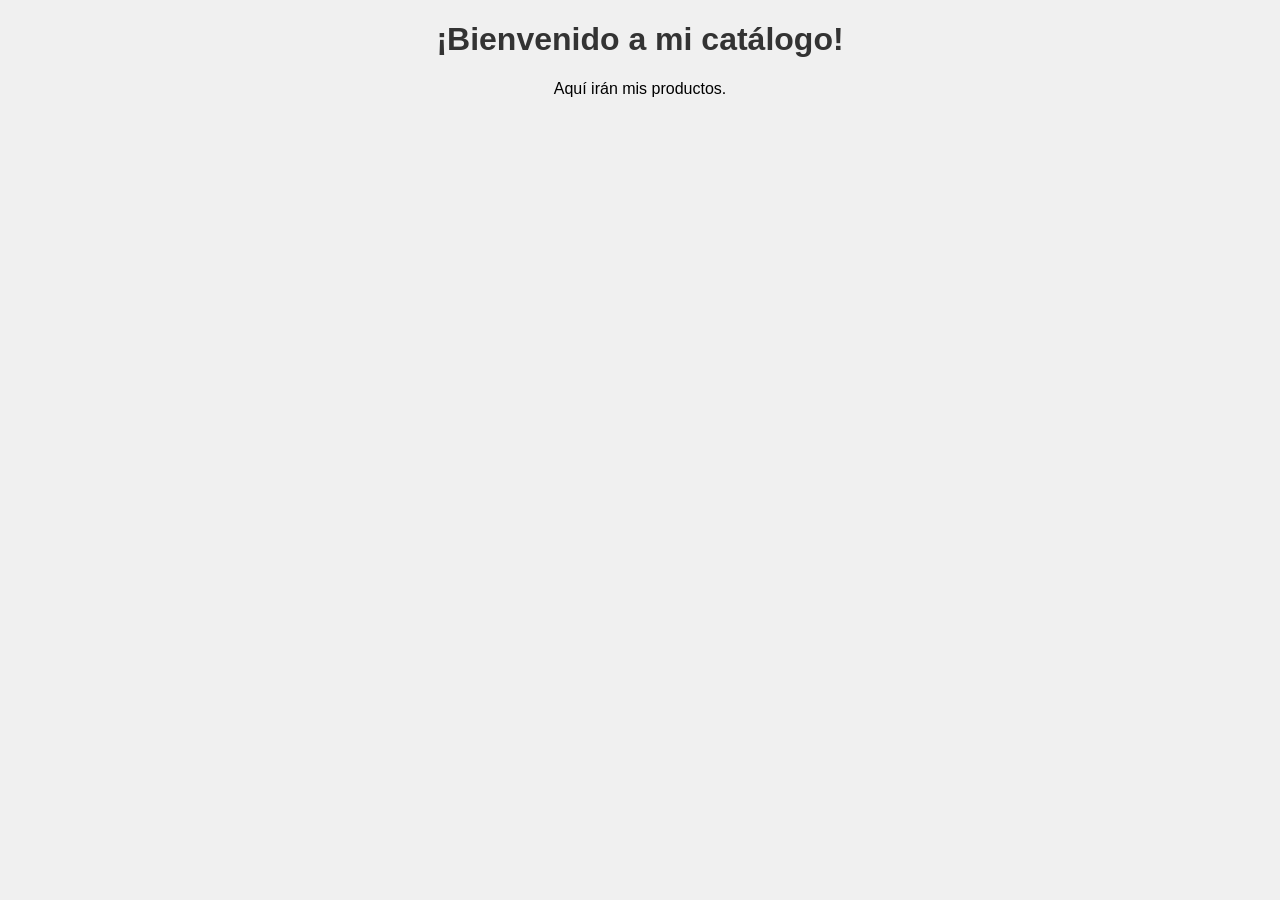
==== index.html @ 16e18116 "Primer commit: estructura inicial del proyecto" ====
<!DOCTYPE html>
<html lang="es">
<head>
    <meta charset="UTF-8">
    <title>Mi Catálogo</title>
    <link rel="stylesheet" href="style.css">
</head>
<body>
    <h1>¡Bienvenido a mi catálogo!</h1>
    <p>Aquí irán mis productos.</p>
</body>
</html>
---- style.css ----
body {
    font-family: Arial, sans-serif;
    text-align: center;
    background-color: #f0f0f0;
}
h1 {
    color: #333;
}
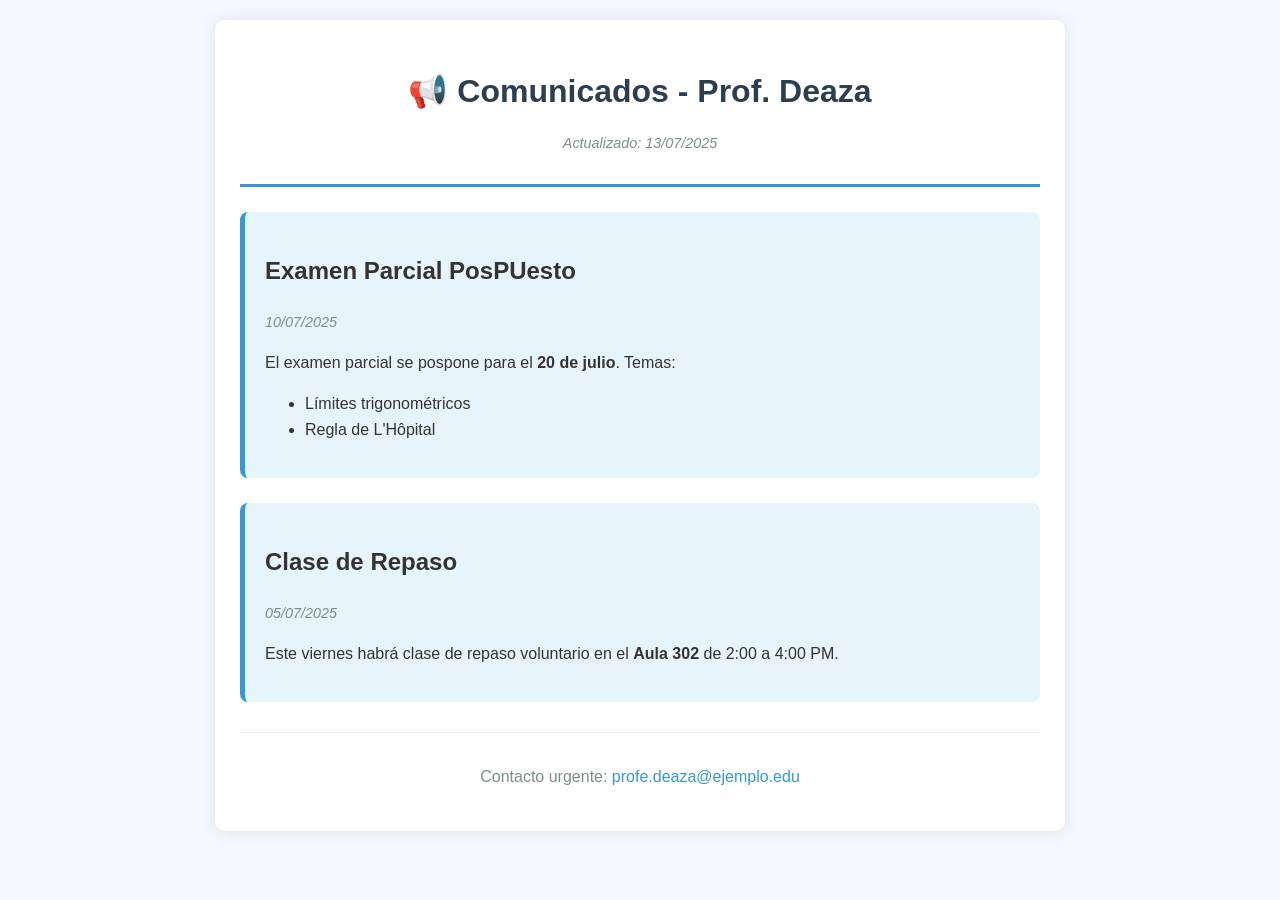
==== commit 14f4d860: "Actualización: nuevo diseño y comunicados" ====
--- a/index.html
+++ b/index.html
@@ -2,11 +2,39 @@
 <html lang="es">
 <head>
     <meta charset="UTF-8">
-    <title>Mi Catálogo</title>
+    <title>Comunicados - Cálculo Diferencial</title>
     <link rel="stylesheet" href="style.css">
 </head>
 <body>
-    <h1>¡Bienvenido a mi catálogo!</h1>
-    <p>Aquí irán mis productos.</p>
+    <div class="container">
+        <header>
+            <h1>📢 Comunicados - Prof. Deaza</h1>
+            <p class="fecha">Actualizado: 13/07/2025</p>
+        </header>
+
+        <main>
+            <!-- COMUNICADO 1 -->
+            <article class="comunicado">
+                <h2>Examen Parcial PosPUesto</h2>
+                <p class="fecha-comunicado">10/07/2025</p>
+                <p>El examen parcial se pospone para el <strong>20 de julio</strong>. Temas:</p>
+                <ul>
+                    <li>Límites trigonométricos</li>
+                    <li>Regla de L'Hôpital</li>
+                </ul>
+            </article>
+
+            <!-- COMUNICADO 2 -->
+            <article class="comunicado">
+                <h2>Clase de Repaso</h2>
+                <p class="fecha-comunicado">05/07/2025</p>
+                <p>Este viernes habrá clase de repaso voluntario en el <strong>Aula 302</strong> de 2:00 a 4:00 PM.</p>
+            </article>
+        </main>
+
+        <footer>
+            <p>Contacto urgente: <a href="mailto:profe.deaza@ejemplo.edu">profe.deaza@ejemplo.edu</a></p>
+        </footer>
+    </div>
 </body>
 </html>
--- a/style.css
+++ b/style.css
@@ -1,8 +1,66 @@
+/* Estilos generales */
 body {
-    font-family: Arial, sans-serif;
+    font-family: 'Arial', sans-serif;
+    line-height: 1.6;
+    margin: 0;
+    padding: 20px;
+    background-color: #f5f9ff; /* Fondo azul claro */
+    color: #333;
+}
+
+.container {
+    max-width: 800px;
+    margin: 0 auto;
+    background: white;
+    padding: 25px;
+    border-radius: 10px;
+    box-shadow: 0 0 15px rgba(0, 0, 0, 0.1);
+}
+
+/* Encabezado */
+header {
     text-align: center;
-    background-color: #f0f0f0;
+    border-bottom: 3px solid #3498db; /* Azul brillante */
+    margin-bottom: 25px;
+    padding-bottom: 15px;
 }
+
 h1 {
-    color: #333;
+    color: #2c3e50; /* Azul oscuro */
+    margin-bottom: 5px;
+}
+
+/* Comunicados */
+.comunicado {
+    background: #e8f4fc;
+    padding: 20px;
+    margin-bottom: 25px;
+    border-left: 5px solid #3498db; /* Borde izquierdo azul */
+    border-radius: 8px;
+    transition: transform 0.3s ease; /* Efecto hover */
+}
+
+.comunicado:hover {
+    transform: translateY(-3px);
+    box-shadow: 0 5px 15px rgba(0, 0, 0, 0.1);
+}
+
+.fecha, .fecha-comunicado {
+    color: #7f8c8d; /* Gris */
+    font-size: 0.9em;
+    font-style: italic;
+}
+
+/* Pie de página */
+footer {
+    text-align: center;
+    margin-top: 30px;
+    padding-top: 15px;
+    border-top: 1px solid #ecf0f1;
+    color: #7f8c8d;
+}
+
+footer a {
+    color: #3498db;
+    text-decoration: none;
 }
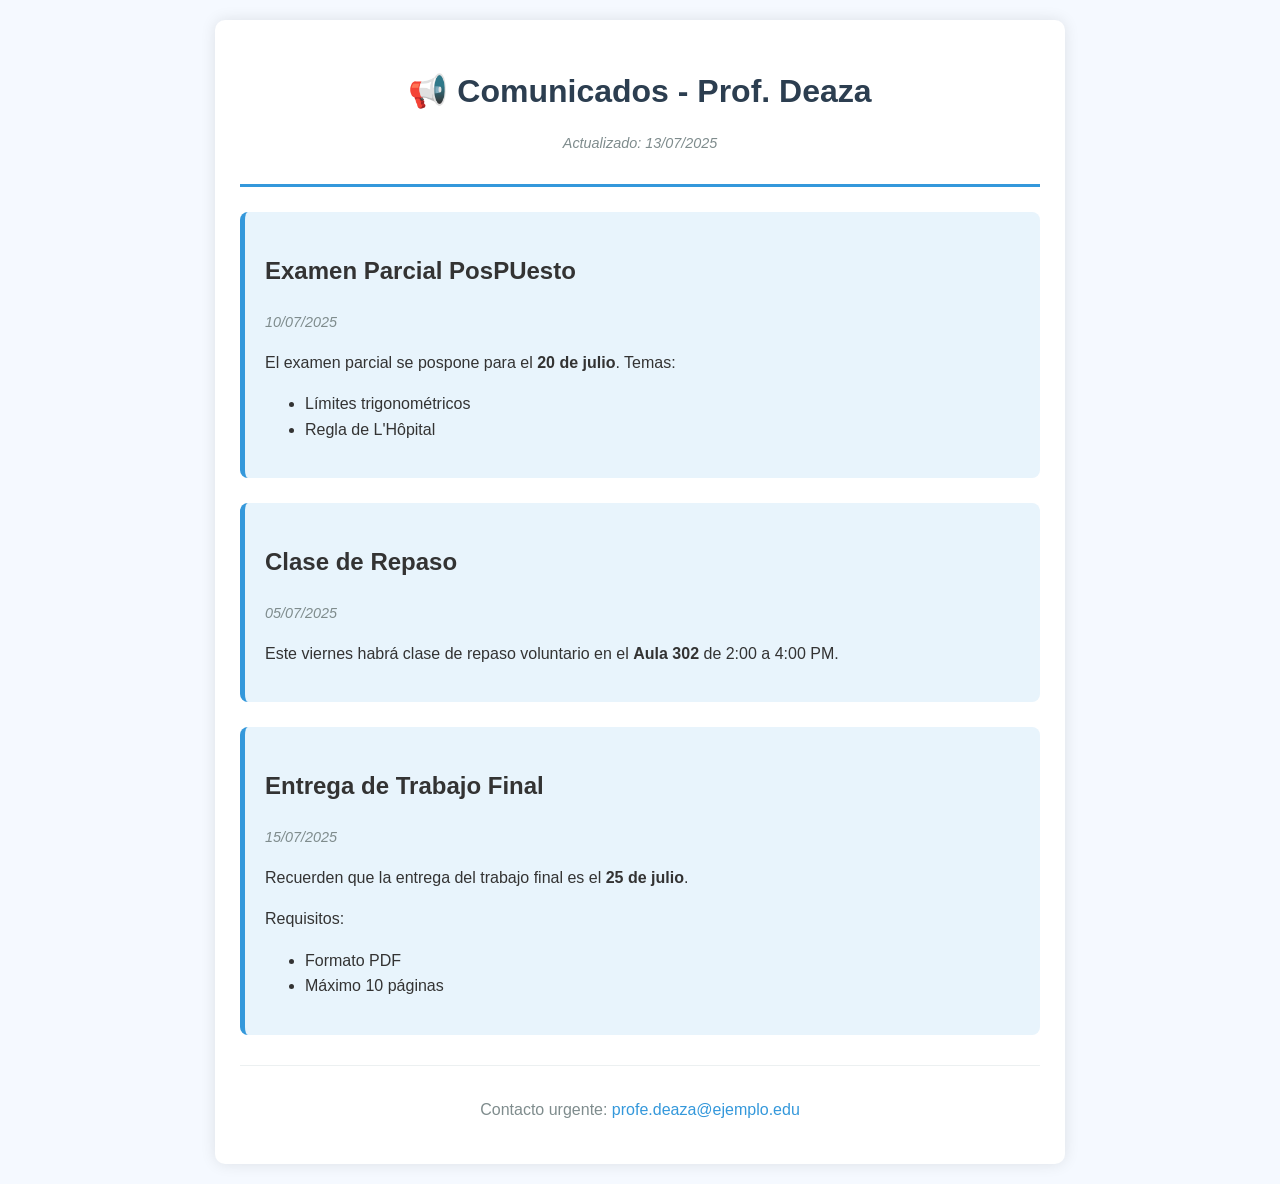
==== commit 0977a903: "Agregado nuevo comunicado: Entrega de Trabajo Final" ====
--- a/index.html
+++ b/index.html
@@ -30,6 +30,18 @@
                 <p class="fecha-comunicado">05/07/2025</p>
                 <p>Este viernes habrá clase de repaso voluntario en el <strong>Aula 302</strong> de 2:00 a 4:00 PM.</p>
             </article>
+
+            <!--COMUNICADO 3-->
+            <article class="comunicado">
+                <h2>Entrega de Trabajo Final</h2>
+                <p class="fecha-comunicado">15/07/2025</p>
+                <p>Recuerden que la entrega del trabajo final es el <strong>25 de julio</strong>.</p>
+                <p>Requisitos:</p>
+                <ul>
+                    <li>Formato PDF</li>
+                    <li>Máximo 10 páginas</li>
+                </ul>
+            </article>
         </main>
 
         <footer>
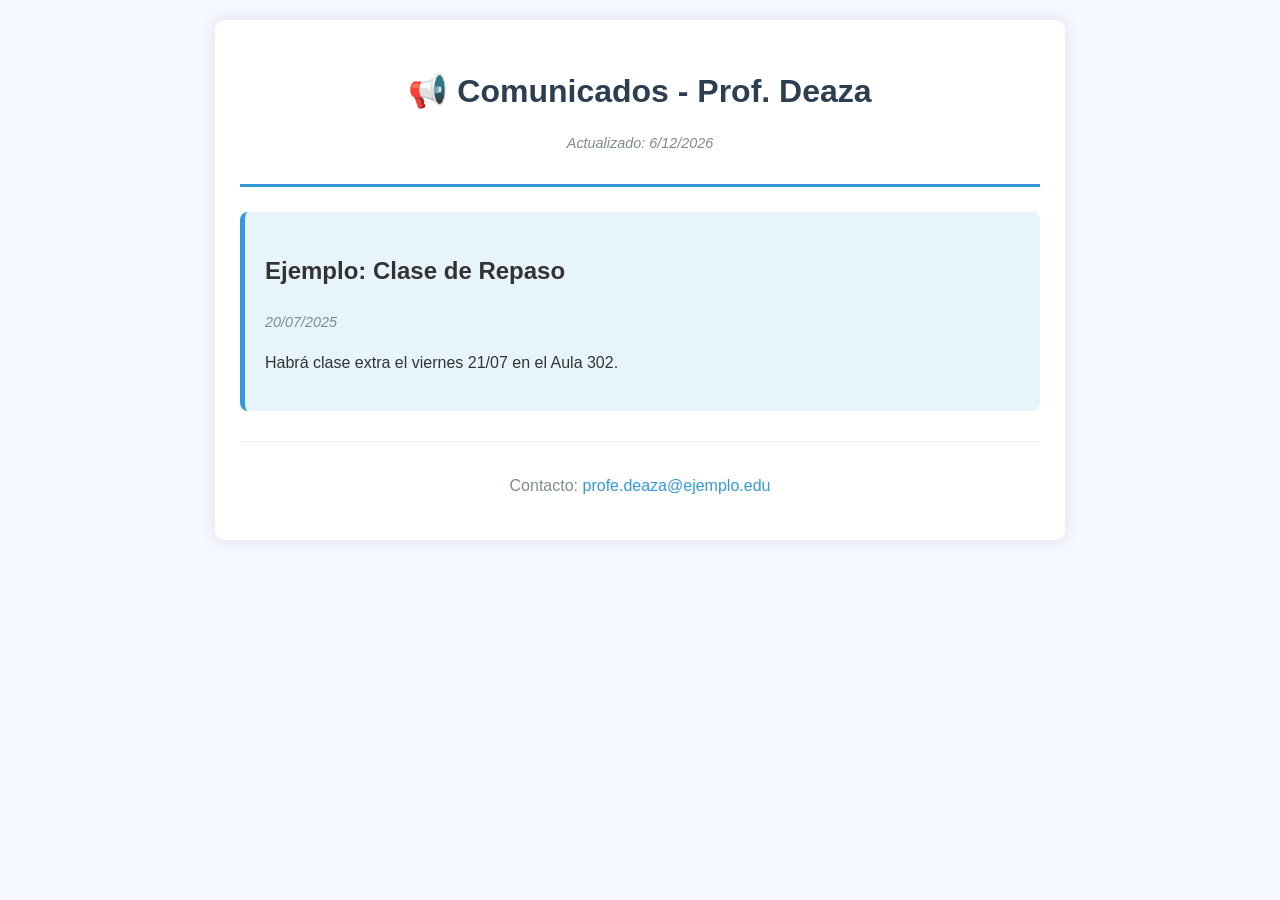
==== commit e1bb7786: "Sistema de comunicados con JSON" ====
--- a/index.html
+++ b/index.html
@@ -9,44 +9,38 @@
     <div class="container">
         <header>
             <h1>📢 Comunicados - Prof. Deaza</h1>
-            <p class="fecha">Actualizado: 13/07/2025</p>
+            <p class="fecha">Actualizado: <span id="fecha-actual"></span></p>
         </header>
 
-        <main>
-            <!-- COMUNICADO 1 -->
-            <article class="comunicado">
-                <h2>Examen Parcial PosPUesto</h2>
-                <p class="fecha-comunicado">10/07/2025</p>
-                <p>El examen parcial se pospone para el <strong>20 de julio</strong>. Temas:</p>
-                <ul>
-                    <li>Límites trigonométricos</li>
-                    <li>Regla de L'Hôpital</li>
-                </ul>
-            </article>
-
-            <!-- COMUNICADO 2 -->
-            <article class="comunicado">
-                <h2>Clase de Repaso</h2>
-                <p class="fecha-comunicado">05/07/2025</p>
-                <p>Este viernes habrá clase de repaso voluntario en el <strong>Aula 302</strong> de 2:00 a 4:00 PM.</p>
-            </article>
-
-            <!--COMUNICADO 3-->
-            <article class="comunicado">
-                <h2>Entrega de Trabajo Final</h2>
-                <p class="fecha-comunicado">15/07/2025</p>
-                <p>Recuerden que la entrega del trabajo final es el <strong>25 de julio</strong>.</p>
-                <p>Requisitos:</p>
-                <ul>
-                    <li>Formato PDF</li>
-                    <li>Máximo 10 páginas</li>
-                </ul>
-            </article>
+        <main id="comunicados">
+            <!-- Los comunicados se cargarán aquí automáticamente -->
         </main>
 
         <footer>
-            <p>Contacto urgente: <a href="mailto:profe.deaza@ejemplo.edu">profe.deaza@ejemplo.edu</a></p>
+            <p>Contacto: <a href="mailto:profe.deaza@ejemplo.edu">profe.deaza@ejemplo.edu</a></p>
         </footer>
     </div>
+
+    <!-- Script para cargar comunicados -->
+    <script>
+        // Mostrar fecha actual
+        document.getElementById('fecha-actual').textContent = new Date().toLocaleDateString('es-ES');
+        
+        // Cargar comunicados desde JSON
+        fetch('comunicados.json')
+            .then(response => response.json())
+            .then(data => {
+                const container = document.getElementById('comunicados');
+                data.forEach(com => {
+                    container.innerHTML += `
+                        <article class="comunicado">
+                            <h2>${com.titulo}</h2>
+                            <p class="fecha-comunicado">${com.fecha}</p>
+                            <p>${com.contenido.replace(/\n/g, '<br>')}</p>
+                        </article>
+                    `;
+                });
+            });
+    </script>
 </body>
-</html>
+</html>
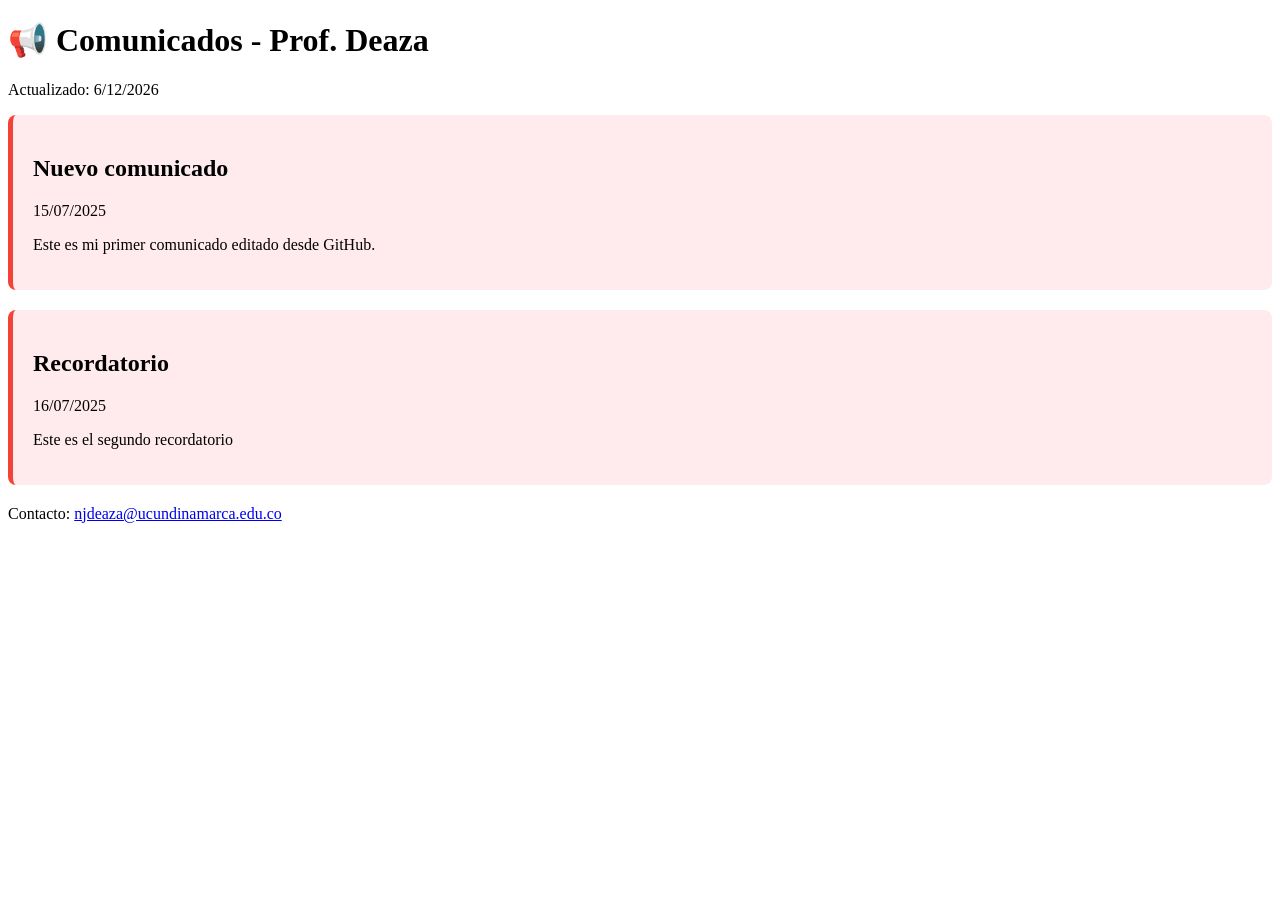
==== commit 953e5def: "Actualizado correo y sistema de comunicados leídos" ====
--- a/index.html
+++ b/index.html
@@ -17,7 +17,7 @@
         </main>
 
         <footer>
-            <p>Contacto: <a href="mailto:profe.deaza@ejemplo.edu">profe.deaza@ejemplo.edu</a></p>
+            <p>Contacto: <a href="mailto:njdeaza@ucundinamarca.edu.co">njdeaza@ucundinamarca.edu.co</a></p>
         </footer>
     </div>
 
@@ -42,5 +42,33 @@
                 });
             });
     </script>
+
+<script>
+    // Marcar comunicados como leídos
+    document.addEventListener('DOMContentLoaded', function() {
+        const comunicados = document.querySelectorAll('.comunicado');
+        
+        comunicados.forEach(com => {
+            com.addEventListener('click', function() {
+                this.classList.toggle('leido');
+                
+                // Guardar estado en localStorage
+                const titulo = this.querySelector('h2').textContent;
+                if(this.classList.contains('leido')) {
+                    localStorage.setItem(titulo, 'leido');
+                } else {
+                    localStorage.removeItem(titulo);
+                }
+            });
+            
+            // Recuperar estado al cargar
+            const titulo = com.querySelector('h2').textContent;
+            if(localStorage.getItem(titulo)) {
+                com.classList.add('leido');
+            }
+        });
+    });
+</script>
+
 </body>
 </html>
--- a/style.css
+++ b/style.css
@@ -1,66 +1,19 @@
-/* Estilos generales */
-body {
-    font-family: 'Arial', sans-serif;
-    line-height: 1.6;
-    margin: 0;
+.comunicado {
+    background: #ffebee; /* Rojo claro inicial */
     padding: 20px;
-    background-color: #f5f9ff; /* Fondo azul claro */
-    color: #333;
+    margin-bottom: 20px;
+    border-left: 5px solid #f44336; /* Rojo */
+    border-radius: 8px;
+    cursor: pointer;
+    transition: all 0.3s ease;
 }
 
-.container {
-    max-width: 800px;
-    margin: 0 auto;
-    background: white;
-    padding: 25px;
-    border-radius: 10px;
-    box-shadow: 0 0 15px rgba(0, 0, 0, 0.1);
-}
-
-/* Encabezado */
-header {
-    text-align: center;
-    border-bottom: 3px solid #3498db; /* Azul brillante */
-    margin-bottom: 25px;
-    padding-bottom: 15px;
-}
-
-h1 {
-    color: #2c3e50; /* Azul oscuro */
-    margin-bottom: 5px;
-}
-
-/* Comunicados */
-.comunicado {
-    background: #e8f4fc;
-    padding: 20px;
-    margin-bottom: 25px;
-    border-left: 5px solid #3498db; /* Borde izquierdo azul */
-    border-radius: 8px;
-    transition: transform 0.3s ease; /* Efecto hover */
+.comunicado.leido {
+    background: #e3f2fd; /* Azul claro cuando está leído */
+    border-left-color: #2196f3; /* Azul */
 }
 
 .comunicado:hover {
     transform: translateY(-3px);
-    box-shadow: 0 5px 15px rgba(0, 0, 0, 0.1);
-}
-
-.fecha, .fecha-comunicado {
-    color: #7f8c8d; /* Gris */
-    font-size: 0.9em;
-    font-style: italic;
-}
-
-/* Pie de página */
-footer {
-    text-align: center;
-    margin-top: 30px;
-    padding-top: 15px;
-    border-top: 1px solid #ecf0f1;
-    color: #7f8c8d;
-}
-
-footer a {
-    color: #3498db;
-    text-decoration: none;
+    box-shadow: 0 5px 15px rgba(0,0,0,0.1);
 }
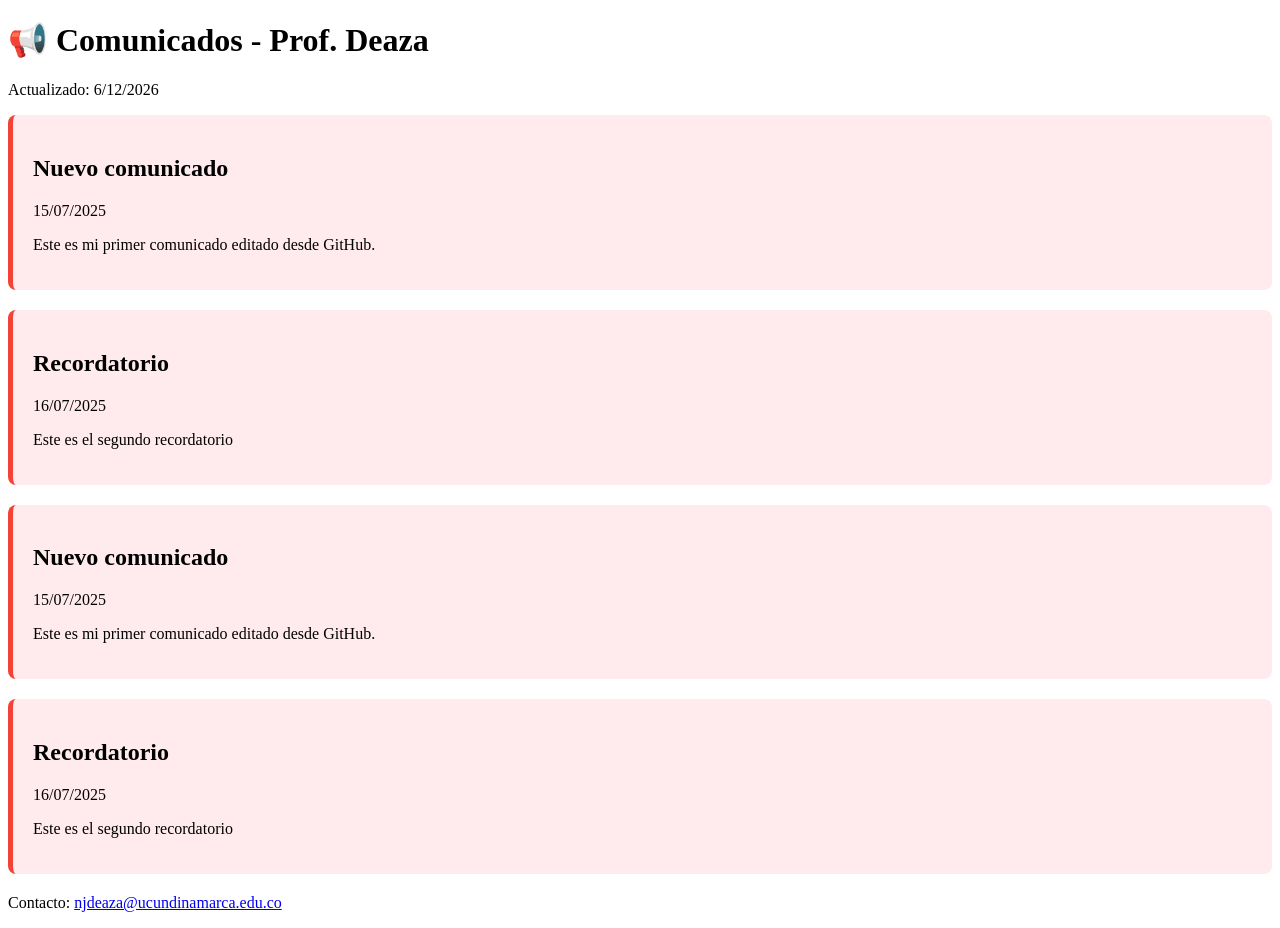
==== commit 77eee4ea: "Fix: Comunicados ahora cambian de color correctamente" ====
--- a/index.html
+++ b/index.html
@@ -44,29 +44,35 @@
     </script>
 
 <script>
-    // Marcar comunicados como leídos
     document.addEventListener('DOMContentLoaded', function() {
-        const comunicados = document.querySelectorAll('.comunicado');
-        
-        comunicados.forEach(com => {
-            com.addEventListener('click', function() {
-                this.classList.toggle('leido');
-                
-                // Guardar estado en localStorage
-                const titulo = this.querySelector('h2').textContent;
-                if(this.classList.contains('leido')) {
-                    localStorage.setItem(titulo, 'leido');
-                } else {
-                    localStorage.removeItem(titulo);
-                }
+        // Cargar comunicados desde JSON
+        fetch('comunicados.json')
+            .then(response => response.json())
+            .then(data => {
+                const container = document.getElementById('comunicados');
+                data.forEach(com => {
+                    const comunicadoElement = document.createElement('article');
+                    comunicadoElement.className = 'comunicado';
+                    comunicadoElement.innerHTML = `
+                        <h2>${com.titulo}</h2>
+                        <p class="fecha-comunicado">${com.fecha}</p>
+                        <p>${com.contenido.replace(/\n/g, '<br>')}</p>
+                    `;
+                    
+                    // Añadir funcionalidad de click
+                    comunicadoElement.addEventListener('click', function() {
+                        this.classList.toggle('leido');
+                        localStorage.setItem(com.titulo, this.classList.contains('leido') ? 'true' : '');
+                    });
+                    
+                    // Verificar si ya estaba leído
+                    if (localStorage.getItem(com.titulo)) {
+                        comunicadoElement.classList.add('leido');
+                    }
+                    
+                    container.appendChild(comunicadoElement);
+                });
             });
-            
-            // Recuperar estado al cargar
-            const titulo = com.querySelector('h2').textContent;
-            if(localStorage.getItem(titulo)) {
-                com.classList.add('leido');
-            }
-        });
     });
 </script>
 
